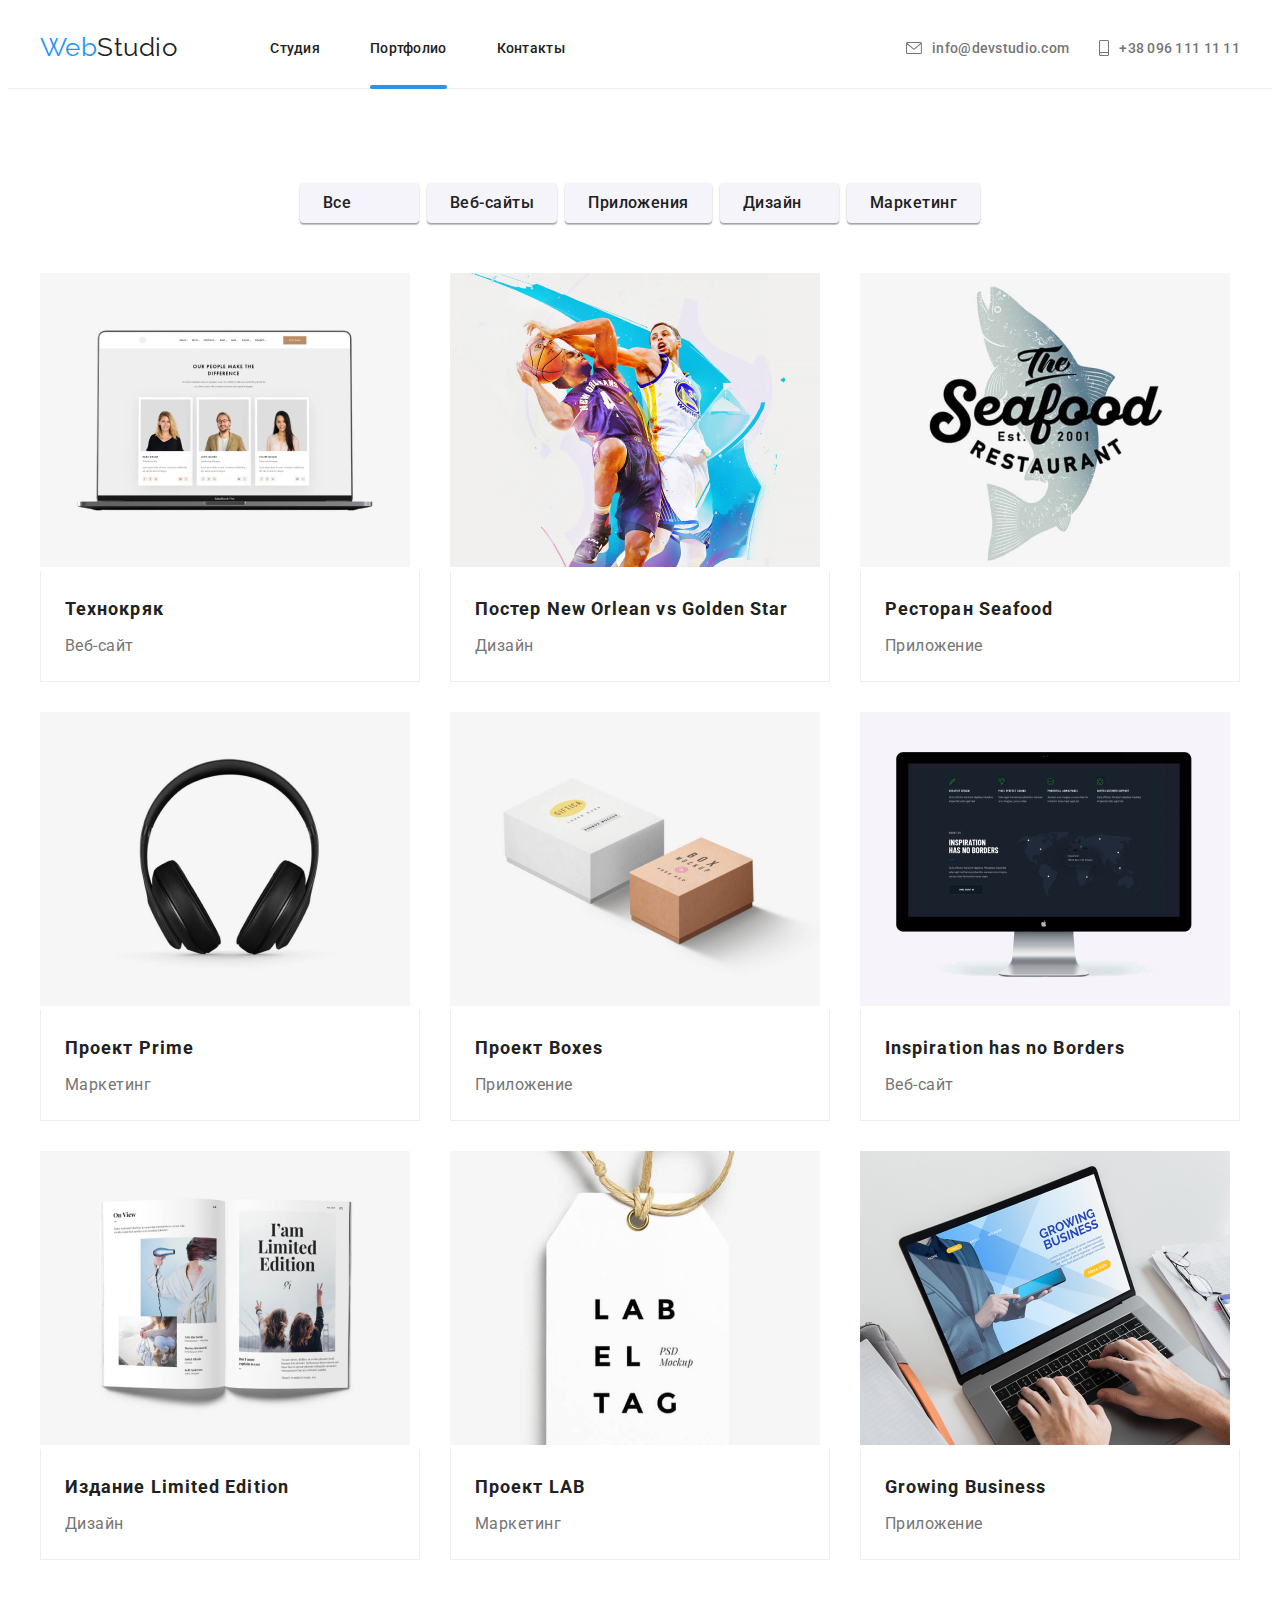
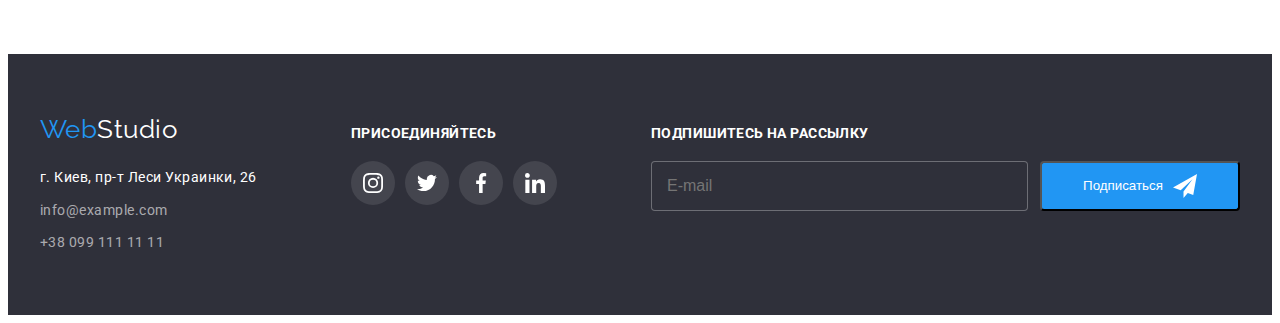
==== portfolio.html @ ef386321 "Исходные файлы" ====
<!DOCTYPE html>
<html lang="en">
<head>    
    <meta charset="UTF-8">
    <meta http-equiv="X-UA-Compatible" content="IE=edge">
    <meta name="viewport" content="width=device-width, initial-scale=1.0">
    <title>Портфолио</title>
    <link href="https://fonts.googleapis.com/css2?family=Raleway:wght@700&family=Roboto:wght@400;500;700&display=swap"
        rel="stylesheet">
        <link rel="stylesheet" href="https://cdnjs.cloudflare.com/ajax/libs/modern-normalize/1.0.0/modern-normalize.min.css" integrity="sha512-ISS7cAi1PEhQ8jnbJpJZMd29NlhNj4AWYyLOSp2CE/CsHxTCu+r+t0D2yoJudVrd0/8fTVPUVDzY5Tvli75u/g==" crossorigin="anonymous" />
    <link rel="stylesheet" href="./css/styles.css">
</head>
<body>
    <!-- Страница Портфолио -->
    <header class="page-header">
        <div class="conteiner main-nav">
            <nav  class="main-nav">
                <a href="index.html" class="logo">
                    <span class="first-logo">Web</span>Studio
                </a>
        
                <ul class="site-nav list">
                    <li class="item"><a href="./index.html" class="link">Студия</a></li>
                    <li class="item"><a href="./portfolio.html" class="link current">Портфолио</a></li>
                    <li class="item"><a href="" class="link">Контакты</a></li>
                </ul>
            </nav>

            <ul class="auth-nav list">
                <li class="item"><a href="" class="link">
                    <svg class="envelop" wight="16" height="12">
                        <use href="./images/symbol-defs1.svg#envelop"></use>
                    </svg>
                    info@devstudio.com</a>
                </li>
                <li class="item"><a href="" class="link">
                    <svg class="smartphone" wight="10" height="16">
                        <use href="./images/symbol-defs1.svg#smartphone"></use>
                    </svg>
                    +38 096 111 11 11</a>
                </li>
            </ul>
        </div>
    </header>
    <main>
        <!-- <h1>Портфолио</h1> -->
        <div class="conteiner">
            <section class="portfolio">
                <div class="btn-list">
                    <ul class="btn-item">
                        <li class="btn">
                            <a href="" class="button secondary">Все</a>
                        </li>
                        <li class="btn">
                            <a href="" class="button secondary">Веб-сайты</a>
                        </li>
                        <li class="btn">
                            <a href="" class="button secondary">Приложения</a>
                        </li>
                        <li class="btn">
                            <a href="" class="button secondary">Дизайн</a>
                        </li>
                        <li class="btn">
                            <a href="" class="button secondary">Маркетинг</a>
                        </li>
                    
                    </ul>
                </div>
                <div class="project">
                    <ul class="project-list">
                        <li class="project-item">
                            <article class="prokject-card">
                                <div class="project-thumb">
                                    <img src="./images/img8.jpg" alt="Ноутбук" width="370">
                                    <div class="project-overlay">
                                        <p class="text-overlay">
                                            Технокряк это современная площадка распространения коронавируса. Компании используют эту платформу для цифрового
                                            шпионажа и атак на защищённые сервера конкурентов.
                                        </p>
                                    </div>
                                </div>
                                
                                <div class="card-content">
                                    <h2 class="portfolio-title">Технокряк</h2>
                                    <p class="portfolio-list-title">Веб-сайт</p>
                                </div>
                            </article>
                              
                        </li>

                        <li class="project-item">
                            <article class="prokject-card">
                                <div class="project-thumb">
                                    <img src="./images/img9.jpg" alt="Два баскетболиста" width="370">
                                    <div class="project-overlay">
                                        <p class="text-overlay">
                                            Технокряк это современная площадка распространения коронавируса. Компании используют эту платформу для цифрового
                                            шпионажа и атак на защищённые сервера конкурентов.
                                        </p>
                                    </div>
                                </div>
                                
                                <div class="card-content">
                                    <h2 class="portfolio-title">Постер New Orlean vs Golden Star</h2>
                                    <p class="portfolio-list-title">Дизайн</p>
                                </div>

                            </article>
                                                        
                        </li>

                        <li class="project-item">
                            <article class="prokject-card">
                                <div class="project-thumb">
                                    <img src="./images/img10.jpg" alt="Логотип Морская еда" width="370">
                                    <div class="project-overlay">
                                        <p class="text-overlay">
                                            Технокряк это современная площадка распространения коронавируса. Компании используют эту платформу для цифрового
                                            шпионажа и атак на защищённые сервера конкурентов.
                                        </p>
                                    </div>
                                </div> 
                                
                                <div class="card-content">
                                    <h2 class="portfolio-title">Ресторан Seafood</h2>
                                    <p class="portfolio-list-title">Приложение</p>
                                </div>
                            </article>
                                                       
                        </li>

                        <li class="project-item">
                            <article class="prokject-card"> 
                                <div class="project-thumb">
                                    <img src="./images/img11.jpg" alt="Наушники" width="370">
                                    <div class="project-overlay">
                                        <p class="text-overlay">
                                            Технокряк это современная площадка распространения коронавируса. Компании используют эту платформу для цифрового
                                            шпионажа и атак на защищённые сервера конкурентов.
                                        </p>
                                    </div>
                                </div>
                            
                            <div class="card-content">
                                <h2 class="portfolio-title">Проект Prime</h2>
                                <p class="portfolio-list-title">Маркетинг</p>
                            </div>
                            </article>
                                                       
                        </li>

                        <li class="project-item">
                            <article class="prokject-card">
                                <div class="project-thumb">
                                    <img src="./images/img12.jpg" alt="Белая и коричневая коробочки" width="370">
                                    <div class="project-overlay">
                                        <p class="text-overlay">
                                            Технокряк это современная площадка распространения коронавируса. Компании используют эту платформу для цифрового
                                            шпионажа и атак на защищённые сервера конкурентов.
                                        </p>
                                    </div>
                                </div> 
                               
                                <div class="card-content">
                                    <h2 class="portfolio-title">Проект Boxes</h2>
                                    <p class="portfolio-list-title">Приложение</p>
                                </div>
                            </article>
                                                      
                        </li>

                        <li class="project-item">
                            <article class="prokject-card"> 
                                <div class="project-thumb">
                                    <img src="./images/img13.jpg" alt="Монитор" width="370">
                                    <div class="project-overlay">
                                        <p class="text-overlay">
                                            Технокряк это современная площадка распространения коронавируса. Компании используют эту платформу для цифрового
                                            шпионажа и атак на защищённые сервера конкурентов.
                                        </p>
                                    </div>
                                </div>
                                
                                <div class="card-content">
                                    <h2 class="portfolio-title">Inspiration has no Borders</h2>
                                    <p class="portfolio-list-title">Веб-сайт</p>
                                </div>
                            </article>
                                                        
                        </li>

                        <li class="project-item">
                            <article class="prokject-card">
                                <div class="project-thumb">
                                    <img src="./images/img14.jpg" alt="Развернутый журнал" width="370">
                                    <div class="project-overlay">
                                        <p class="text-overlay">
                                            Технокряк это современная площадка распространения коронавируса. Компании используют эту платформу для цифрового
                                            шпионажа и атак на защищённые сервера конкурентов.
                                        </p>
                                    </div>
                                </div> 
                                
                                <div class="card-content">
                                    <h2 class="portfolio-title">Издание Limited Edition</h2>
                                    <p class="portfolio-list-title">Дизайн</p>
                                </div>
                            </article>
                                                      
                        </li>

                        <li class="project-item">
                            <article class="prokject-card">
                                <div class="project-thumb">
                                    <img src="./images/img15.jpg" alt="Бирка" width="370">
                                    <div class="project-overlay">
                                        <p class="text-overlay">
                                            Технокряк это современная площадка распространения коронавируса. Компании используют эту платформу для цифрового
                                            шпионажа и атак на защищённые сервера конкурентов.
                                        </p>
                                    </div>
                                </div> 
                                
                                <div class="card-content">
                                    <h2 class="portfolio-title">Проект LAB</h2>
                                    <p class="portfolio-list-title">Маркетинг</p>
                                </div>
                            </article>
                                                       
                        </li>

                        <li class="project-item">
                            <article class="prokject-card"> 
                                <div class="project-thumb">
                                    <img src="./images/img16.jpg" alt="Руки на открытом ноутбуке" width="370">
                                    <div class="project-overlay">
                                        <p class="text-overlay">
                                            Технокряк это современная площадка распространения коронавируса. Компании используют эту платформу для цифрового
                                            шпионажа и атак на защищённые сервера конкурентов.
                                        </p>
                                    </div>
                                </div>
                               
                                <div class="card-content">
                                    <h2 class="portfolio-title">Growing Business</h2>
                                    <p class="portfolio-list-title">Приложение</p>
                                </div>
                            </article>
                                                       
                        </li>
                        
                    </ul>
                </div>
               
                
            </section>
        </div>
       
    </main>
    
    <!-- Footer -->

    <footer class="footer">
        <div class="conteiner-footer">
            <div class="footer-contacts">
                <a href="index.html" class="logo-footer">
                    <span class="first-logo">Web</span><span class="second-logo">Studio</span>
                </a>
                
                <address class="address">
                    <ul class="link">
                        <li class="link-item">
                            <a href="" class="address-title">г. Киев, пр-т Леси Украинки, 26</a>
                        </li>
                        <li class="link-item">
                            <a href="mailto:info@example.com" class="contact-title">info@example.com</a>
                        </li>
                        <li class="link-item">
                            <a href="tel:+380991111111" class="contact-title">+38 099 111 11 11</a>
                        </li>
                    </ul>
                </address>
            </div>

            <div class="footer-set">
                <h3 class="set-title">присоединяйтесь</h3>
                <ul class="set-list">
                    <li class="set-item">
                        <a href="" class="set-link">
                            <svg class="sl-icon" wght="20" height="20">
                                <use href="./images/symbol-defs1.svg#instagram"></use>
                            </svg>
                        </a>
                    </li>
                    <li class="set-item">
                        <a href="" class="set-link">
                            <svg class="set-icon" wght="20" height="20">
                                <use href="./images/symbol-defs1.svg#twitter"></use>
                            </svg>
                        </a>
                    </li>
                    <li class="set-item">
                        <a href="" class="set-link">
                            <svg class="set-icon" wght="20" height="20">
                                <use href="./images/symbol-defs1.svg#facebook"></use>
                            </svg>
                        </a>
                    </li>
                    <li class="set-item">
                        <a href="" class="set-link">
                            <svg class="set-icon" wght="20" height="20">
                                <use href="./images/symbol-defs1.svg#linkedin"></use>
                            </svg>
                        </a> 
                    </li>          
                </ul>
            </div> 
            <div class="form-footer">
                <b class="title-footer">Подпишитесь на рассылку</b>
                <form class="form-send">
                    <label for="mail"></label>
                    <input type="mail" name="mail" placeholder="E-mail">
                    <button type="submit" class="footer-button">Подписаться
                        <svg class="icon-send" width="24" height="24">
                            <use href="./images/symbol-defs1.svg#send"></use>
                        </svg>
                    </button>
                </form>
                   
            </div>              
        </div>
       
    </footer> 
</body>
</html>
---- css/styles.css ----
/* цвет основного текста #212121 */
/* вторичный цвет текста #757575 */
/* белый  #FFFFFF */
/* Акцент  #2196F3 */
/* просто какойто цвет текста rgba(255, 255, 255, 0.6) */
/* вторичный цвет фона  #F5F4FA */
/* цвет бека героя #2F303A */
/* --card-shadow: 0px 2px 1px -1px rgba(0, 0, 0, 0.2),
    0px 1px 1px 0px rgba(0, 0, 0, 0.14), 0px 1px 3px 0px rgba(0, 0, 0, 0.12); */

:root {
  --primary-text-color: #757575;
  --title-text-color: #212121;
  --accent-color: #2196f3;
  --blu-text: #2196f3;
  --primary-bg-color: #ffffff;
  --secondary-bg-color: #f5f4fa;
  --third-bg-color: #2f303a;
  --secondary-text-color: rgba(255, 255, 255, 0.6);
  --card-shadow: 0px 4px 4px rgba(0, 0, 0, 0.25);
  --icon-color: #afb1b8;
  --bg-icon: rgba(255, 255, 255, 0.1);
  --bg-hero: rgba(47, 48, 58, 0.4);
  --border-color: #ececec;
  --bg-button: 0px 3px 1px rgba(0, 0, 0, 0.1), 0px 1px 2px rgba(0, 0, 0, 0.08),
    0px 2px 2px rgba(0, 0, 0, 0.12);
  --card-bd-hiden: rgba(33, 150, 243, 0.9);
  --time-function: cubic-bezier(0.4, 0, 0.2, 1);
  --bg-color-work: rgba(47, 48, 58, 0.8);
  --bg-modal: rgba(0, 0, 0, 0.2);
  --white-text-op60: 255, 255, 255, 0, 6;
  --back-dark: rgba(47, 48, 58, 1);
}

body {
  background-color: var(--primary-bg-color);
  color: var(--primary-text-color);

  font-family: Roboto, sans-serif;
  letter-spacing: 0.03em;
}

.conteiner {
  width: 1200px;
  padding-left: 15px;
  padding-right: 15px;

  margin-left: auto;
  margin-right: auto;
  /* outline: 1px solid tomato; */
}

/* .iist */
ul {
  list-style: none;
  margin: 0;
  padding: 0%;
}

.img {
  display: block;
  max-width: 100%;
  height: auto;
}

svg {
  display: flex;
  max-width: 100%;
  height: auto;
}

.header {
  border-bottom: 1px solid var(--border-color);
}

/* logo */

.logo {
  display: block;
  padding-top: 24px;
  padding-bottom: 25px;
  margin-right: 93px;

  color: var(--title-text-color);
  font-family: Raleway;
  font-size: 26px;
  line-height: 1.19;
  text-decoration: none;
}

.first-logo {
  color: var(--accent-color);
}

.second-logo {
  color: var(--primary-bg-color);
}

/* site nav */

.main-nav {
  display: flex;
  align-items: center;
}

.site-nav .link {
  display: block;
  padding-top: 32px;
  padding-bottom: 32px;

  color: var(--title-text-color);
  font-weight: 500;
  font-size: 14px;
  line-height: 1.14x;
  letter-spacing: 0.02em;
  text-decoration: none;
  transition: color 250ms var(--time-function);
}

.site-nav {
  display: flex;
}

.site-nav .item:not(:last-child) {
  margin-right: 50px;
  position: relative;
}

.current::after {
  content: '';
  display: block;
  position: absolute;
  left: 0;
  bottom: -1px;
  width: 100%;
  height: 4px;
  border-radius: 4px;
  background-color: var(--accent-color);
}

.auth-nav {
  display: flex;
  justify-content: space-between;
  margin-left: auto;
  align-items: center;
}

.auth-nav .item:not(:last-child) {
  margin-right: 30px;
}

.auth-nav .link {
  display: block;
  padding-top: 32px;
  padding-bottom: 32px;

  display: flex;
  text-align: center;
  align-items: center;

  color: var(--primary-text-color);
  font-weight: 500;
  font-size: 14px;
  line-height: 1.14x;
  letter-spacing: 0.02em;
  text-decoration: none;
  transition: color 250ms var(--time-function);
}

.envelop,
.smartphone {
  margin-right: 10px;
  width: 10px;
  height: 16px;
  fill: currentColor;
}

.envelop {
  width: 16px;
  height: 12px;
}

.smartphone:hover {
  color: var(--accent-color);
}

.site-nav .link:hover,
.site-nav .link:focus {
  color: var(--accent-color);
}

.auth-nav .link:hover,
.auth-nav .link:focus {
  color: var(--accent-color);
}

/* Hero */
.hero {
  padding: 200px 0;
  height: 600px;
  text-align: center;
  background-repeat: no-repeat;
  background-position: center;
  background-size: cover;
  background-image: linear-gradient(to right, var(--bg-hero), var(--bg-hero)),
    url(../images/img17.jpg);
}

.hero-title {
  text-transform: uppercase;
  margin-top: 0;
  margin-bottom: 30px;
  color: #ffffff;

  font-weight: 900;
  font-size: 44px;
  line-height: 1.36;
}

/* button */

.button {
  display: inline-block;
  border: 1px solid transparent;
  border-radius: 4px;
  padding: 10px 32px;
  min-width: 200px;

  color: var(--primary-bg-color);
  background-color: var(--accent-color);
  font-weight: 700;
  font-size: 16px;
  line-height: 1.87;
  text-decoration: none;
  box-shadow: 0px 1px 3px rgba(0, 0, 0, 0.12), 0px 1px 1px rgba(0, 0, 0, 0.14),
    0px 2px 1px rgba(0, 0, 0, 0.2);
  transition: color 250ms var(--time-function),
    background-color 250ms var(--time-function);
}

.button.secondary:focus,
.button.secondary:hover {
  color: var(--primary-bg-color);
  background-color: var(--accent-color);
  font-weight: 500;
  font-size: 16px;
  line-height: 1.62;
  box-shadow: var(--bg-button);
}

.button.secondary {
  display: inline-block;
  border: 1px solid transparent;
  border-radius: 4px;
  padding: 6px 22px;
  min-width: 73px;

  color: var(--title-text-color);
  background-color: var(--secondary-bg-color);
  font-weight: 500;
  font-size: 16px;
  line-height: 1.62;
  transition: color 250ms var(--time-function),
    background-color 250ms var(--time-function);
}

.backdrop {
  position: fixed;
  top: 0;
  left: 0;
  width: 100%;
  height: 100%;
  background-color: var(--bg-modal);
  opacity: 1;
  transition: opacity 250ms var(--time-function);
}

.backdrop.is-hidden {
  opacity: 0;
  pointer-events: none;
}

.backdrop.is-hidden .modal {
  transform: translate(-50%, -50%) scale(1.9);
}

.modal {
  position: absolute;
  top: 50%;
  left: 50%;
  transform: translate(-50%, -50%) scale(1);
  min-height: 581px;
  min-width: 528px;
  background-color: var(--primary-bg-color);
  border-radius: 4px;
  padding: 40px;
  transition: transform 250ms var(--time-function);
}

.close-button {
  position: absolute;
  top: 8px;
  right: 8px;
  display: flex;
  justify-content: center;
  align-items: center;
  color: var(--title-text-color);
  background-color: var(--primary-bg-color);
  width: 30px;
  height: 30px;
  border-radius: 50%;
  border: 1px solid rgba(0, 0, 0, 0.1);
  padding: 0;
}

/* Form modal */

.form {
  width: 448px;
  margin-left: auto;
  margin-right: auto;
}

.form-title {
  font-size: 20px;
  letter-spacing: 0.03em;
  color: var(--title-text-color);
}

.form-group {
  display: flex;
  flex-direction: column;
  margin-bottom: 10px;
}

.form-group label {
  margin-right: auto;
  margin-bottom: 4px;
}

.input-thumb {
  position: relative;
}

.form-input {
  border: 1px solid rgba(33, 33, 33, 0.2);
  border-radius: 4px;
  padding-left: 35px;
  height: 40px;
  width: 100%;
  outline: none;
  transition: border 250ms var(--time-function);
}

.form-icon {
  position: absolute;
  top: 50%;
  transform: translateY(-50%);
  left: 15px;
  transition: transform 250ms var(--time-function);
}

.form-input:focus + .form-icon {
  fill: var(--accent-color);
}

.form-input:focus,
.texterea:focus {
  outline: 1px solid var(--accent-color);
}

.form-group:focus-within {
  border: var(--accent-color);
}

.form-group textarea {
  resize: none;
  padding: 12px 16px;
  height: 120px;
  border: 1px solid rgba(33, 33, 33, 0.2);
  border-radius: 4px;
  letter-spacing: 0.01em;
  line-height: 1.17;
  font-size: 12px;
}

.form-check {
  margin-bottom: 30px;
  color: var(--primary-text-color);
  font-size: 12px;
  line-height: 1.17;
  font-weight: 400;
  letter-spacing: 0.01em;
  text-align: center;
}

.check-group {
  display: flex;
  justify-content: center;
  align-items: center;
}

.check-input {
  position: absolute;
  width: 1px;
  height: 1px;
  margin: -1px;
  border: 0;
  padding: 0;
  clip: rect(0 0 0 0);
  overflow: hidden;
}

.icon {
  display: inline-block;
  width: 16px;
  height: 15px;
  border: 2px solid var(--title-text-color);
  border-radius: 4px;
  margin-right: 7px;
}

.check-input:checked + .icon {
  border-color: var(--accent-color);
  background-color: var(--accent-color);
  background-image: url('../images/check.svg');
  background-size: contain;
  background-origin: border-box;
}

.form-link {
  color: var(--accent-color);
  margin-left: 4px;
  font-size: 14px;
  line-height: 1.71px;
}

.form-text {
  font-size: 14px;
  line-height: 1.71px;
  color: var(--primary-text-color);
}

/* sections */

.section {
  padding-top: 94px;
  padding-bottom: 94px;
}

.section-title {
  color: var(--title-text-color);
  font-weight: 700;
  font-size: 36px;
  line-height: 1.16;
  text-align: center;
  margin: 0;
  margin-bottom: 50px;
}

/* feature */

.feature-title {
  color: var(--title-text-color);
  font-weight: 700;
  font-size: 14px;
  line-height: 1.14;
}

.feature-list-title {
  font-weight: 400;
  font-size: 14px;
  line-height: 1.71;
}

.feature-list {
  padding: 0;
  margin: 0;
  display: flex;
  margin-left: -30px;
  margin-right: -30px;
}

.feature-item {
  flex-basis: calc(100% / 4 -30);
  margin-left: 30px;
  margin-right: 30px;
}

.thumb {
  background-color: var(--secondary-bg-color);
  padding-top: 25px;
  padding-bottom: 25px;
  border-radius: 4px;
}

/* cards */

.card-thumb {
  display: flex;
  position: relative;
  z-index: -1;
}

.card-text {
  position: absolute;
  text-align: center;
  text-transform: uppercase;
  color: var(--primary-bg-color);
  font-weight: 700;
  font-size: 14px;
  line-height: 1.14;
  left: 0;
  bottom: 0;
  width: 100%;
  height: 70px;
  background-color: var(--bg-color-work);
  padding: 27px 0;
  margin: 0;
}

.card-list {
  display: flex;
  justify-content: space-between;
  margin: 0 auto;
  padding: 0;
}

/* team */

.section-team {
  background-color: var(--secondary-bg-color);
}

.team-title {
  color: var(--title-text-color);
  font-weight: 500;
  font-size: 16px;
  line-height: 1.19;
  text-align: center;
}

.team-list-title {
  font-weight: 400;
  font-size: 16px;
  line-height: 1.19;
  text-align: center;
}

.team-list {
  padding: 0;
  margin: 0;

  display: flex;
  flex-wrap: wrap;

  margin-left: -30px;
  margin-top: -30px;

  /* outline: 1px solid teal; */
}

.team-item {
  display: block;

  margin-left: 30px;
  margin-top: 30px;
  box-shadow: var(--card-shadow);
  border-radius: 4px;
  overflow: hidden;
  background-color: var(--primary-bg-color);
}

.sl-list {
  display: flex;
  justify-content: space-between;
  padding-left: 32px;
  padding-right: 32px;
  padding-bottom: 30px;
  fill: var(--icon-color);
}

.sl-link {
  display: flex;
  align-items: center;
  justify-content: center;
  border-radius: 50%;
  width: 44px;
  height: 44px;
  color: var(--icon-color);
  transition: color 250ms var(--time-function);
}

.sl-icon {
  width: 20px;
  height: 20px;
  fill: currentColor;
}

.sl-link:hover,
.sl-link:focus {
  color: var(--primary-bg-color);
  background-color: var(--accent-color);
}

/* Client */

.client-list {
  display: flex;
}

.client-item {
  display: flex;
  justify-content: center;
  align-items: center;
  border: 1px solid #afb1b8;
  border-radius: 4px;
  width: 170px;
  height: 90px;
  margin-right: 30px;
  fill: var(--icon-color);
  transition: fill 250ms var(--time-function);
}

.client-item:last-child {
  margin-right: -30px;
}

.client-icon {
  fill: currentColor;
}

.client-item:hover,
.client-item:focus {
  border: 1px solid var(--accent-color);
  transition: border 250ms var(--time-function);
}

.client-icon:hover,
.client-icon:focus {
  fill: var(--accent-color);
}

/* footer */

footer {
  background-color: var(--third-bg-color);
  font-style: normal;
  font-weight: 400;
  font-size: 14px;
  line-height: 1.71;
}

.conteiner-footer {
  display: flex;
  align-items: baseline;
  width: 1200px;
  padding-left: 15px;
  padding-right: 15px;
  justify-content: space-between;

  margin-left: auto;
  margin-right: auto;
  padding-bottom: 60px;
  padding-top: 60px;
}

.logo-footer {
  color: var(--title-text-color);
  font-family: Raleway;
  font-size: 26px;
  line-height: 1.19;
  text-decoration: none;
}

/* address */

.address {
  margin-top: 20px;
}

.link-item:not(:last-child) {
  margin-bottom: 9px;
}

.address-title {
  color: var(--primary-bg-color);
  font-style: normal;
  font-weight: 400;
  font-size: 14px;
  line-height: 1.71;
  text-decoration: none;
}

.contact-title {
  color: var(--secondary-text-color);
  font-style: normal;
  font-weight: 400;
  font-size: 14px;
  line-height: 1.71;
  text-decoration: none;
}

.footer-set {
  margin: 0;

  display: block;
  min-width: 206px;
}

.set-title {
  margin: 0;
  font-size: 14px;
  line-height: 16px;
  letter-spacing: 0.03em;
  text-transform: uppercase;
  color: var(--primary-bg-color);
}

.set-list {
  display: flex;
  padding-top: 20px;
  fill: var(--bg-icon);
}

.set-item {
  margin-right: 10px;
}

.set-item:last-child {
  margin-right: -10px;
}

.set-link {
  display: flex;
  align-items: center;
  justify-content: center;
  border-radius: 50%;
  width: 44px;
  height: 44px;
  color: var(--primary-bg-color);
  background-color: var(--bg-icon);
  transition: color 250ms var(--time-function),
    background-color 250ms var(--time-function);
}

.set-icon {
  width: 20px;
  height: 20px;
  fill: currentColor;
}

.set-link:hover,
.set-link:focus {
  background-color: var(--accent-color);
}

.title-footer {
  display: block;
  margin-bottom: 20px;
  font-size: 14px;
  line-height: 16px;
  letter-spacing: 0.03em;
  text-transform: uppercase;
  color: var(--primary-bg-color);
}

.form-send input {
  border: 1px solid rgba(255, 255, 255, 0.3);
  border-radius: 4px;
  background-color: var(--back-dark);
  padding-left: 15px;
  width: 358px;
  color: var(--white-text-op60);
  font-size: 16px;
  line-height: 1.25;
  outline: none;
}

.form-send {
  display: inline-flex;
}

.form-send {
  height: 50px;
  border: none;
  font-size: 16px;
  line-height: 1.88;
}

.footer-button {
  display: inline-flex;
  align-items: center;
  justify-content: center;
  border-radius: 4px;
  margin-left: 12px;
  width: 200px;
  background-color: var(--accent-color);
  color: var(--primary-bg-color);
}

.icon-send {
  content: '';
  display: inline-block;
  margin-left: 10px;
  fill: currentColor;
}

/* portfolio */

.page-header {
  border-bottom: 1px solid #ececec;
}

.portfolio {
  padding-top: 94px;
  padding-bottom: 94px;
}

.btn-item {
  display: flex;
  justify-content: center;

  /* outline: 1px solid teal; */
}

.btn {
  margin-right: 8px;
  margin-bottom: 50px;
}

.btn:last-child {
  margin-right: 0px;
}

.portfolio-title {
  margin: 0;

  margin-bottom: 4px;
  padding-left: 24px;
  padding-right: 24px;
  padding-top: 20px;

  color: var(--title-text-color);
  font-weight: 700;
  font-size: 18px;
  line-height: 2;
  letter-spacing: 0.06em;
}

.portfolio-list-title {
  margin: 0;

  padding-left: 24px;
  padding-right: 24px;
  padding-bottom: 20px;

  font-weight: 400l;
  font-size: 16px;
  line-height: 1.87;
}

.project-list {
  display: flex;
  flex-wrap: wrap;
  /* outline: 1px solid orange; */
}

.project-item {
  width: calc((100% - 60px) / 3);
  margin-right: 30px;
  margin-bottom: 30px;
  overflow: hidden;
}

.project-thumb {
  position: relative;
}

.project-overlay {
  position: absolute;
  top: 0;
  left: 0;
  width: 100%;
  height: 100%;
  background-color: var(--card-bd-hiden);
  padding: 63px 24px;
  transform: translateY(101%);
  overflow: hidden;
  opacity: 0;
  transition: transform 250ms var(--time-function),
    opacity 250ms var(--time-function);
}

.project-item:hover .project-overlay,
.project-item:focus .project-overlay {
  transform: translateX(0);
  opacity: 1;
}

.text-overlay {
  color: var(--primary-bg-color);
  font-weight: 400;
  font-size: 18px;
  line-height: 1.5;
  letter-spacing: 0.03em;
}

.project-item:nth-child(3n) {
  margin-right: 0;
}

.project-item:nth-last-child(-n + 3) {
  margin-bottom: 0;
}

.card-content {
  background: #ffffff;
  border-left: 1px solid #eeeeee;
  border-right: 1px solid #eeeeee;
  border-bottom: 1px solid #eeeeee;
}

.project-item:hover,
.project-item:focus {
  box-shadow: var(--card-shadow);
  /* transition: 250ms var(--time-function); */
}
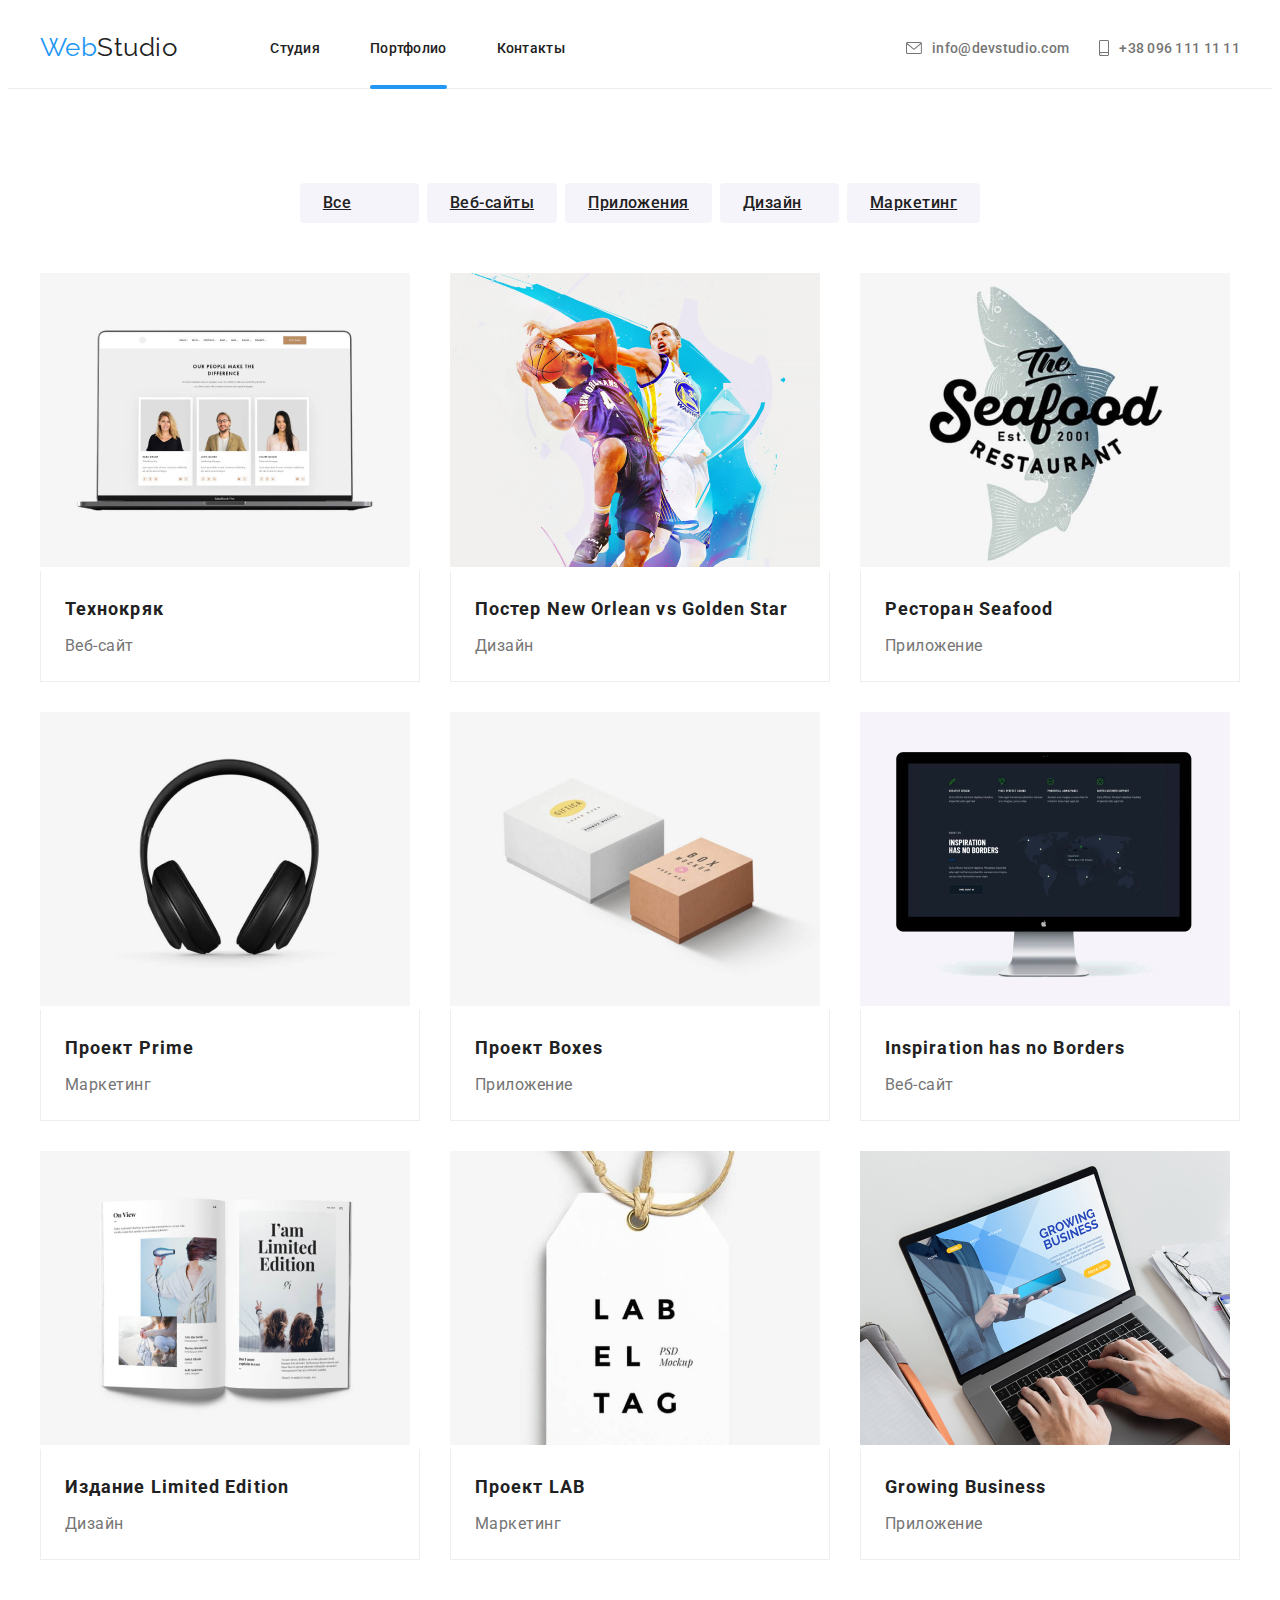
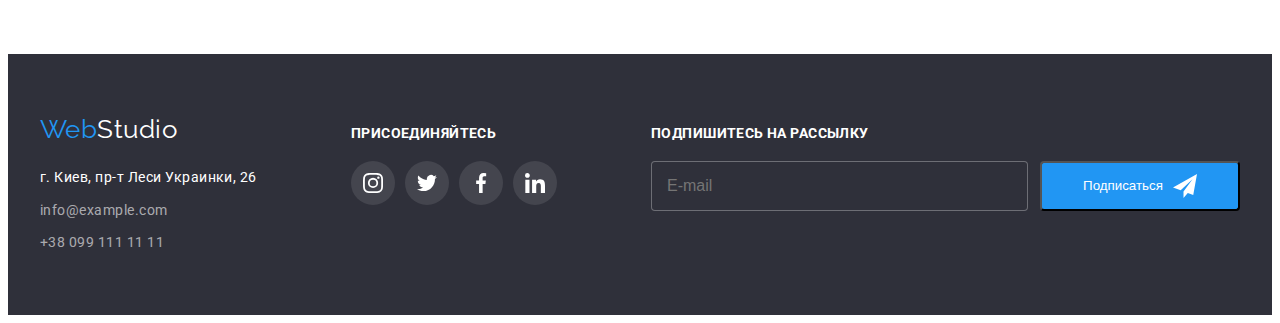
==== commit 1bc7ec55: "BAM для footer, hero, team, portfolio" ====
--- a/portfolio.html
+++ b/portfolio.html
@@ -8,36 +8,41 @@
     <link href="https://fonts.googleapis.com/css2?family=Raleway:wght@700&family=Roboto:wght@400;500;700&display=swap"
         rel="stylesheet">
         <link rel="stylesheet" href="https://cdnjs.cloudflare.com/ajax/libs/modern-normalize/1.0.0/modern-normalize.min.css" integrity="sha512-ISS7cAi1PEhQ8jnbJpJZMd29NlhNj4AWYyLOSp2CE/CsHxTCu+r+t0D2yoJudVrd0/8fTVPUVDzY5Tvli75u/g==" crossorigin="anonymous" />
-    <link rel="stylesheet" href="./css/styles.css">
+    <link rel="stylesheet" href="./css/main.css">
 </head>
 <body>
     <!-- Страница Портфолио -->
-    <header class="page-header">
-        <div class="conteiner main-nav">
-            <nav  class="main-nav">
+    <header class="header">
+        <div class="conteiner nav">
+            <nav class="nav">
                 <a href="index.html" class="logo">
-                    <span class="first-logo">Web</span>Studio
+                    <span class="logo--web">Web</span>Studio
                 </a>
-        
-                <ul class="site-nav list">
-                    <li class="item"><a href="./index.html" class="link">Студия</a></li>
-                    <li class="item"><a href="./portfolio.html" class="link current">Портфолио</a></li>
-                    <li class="item"><a href="" class="link">Контакты</a></li>
+    
+                <ul class="nav__list">
+                    <li class="nav__item"><a href="./index.html" class="nav__link">Студия</a></li>
+                    <li class="nav__item"><a href="./portfolio.html" class="nav__link current">Портфолио</a></li>
+                    <li class="nav__item"><a href="" class="nav__link">Контакты</a></li>
                 </ul>
             </nav>
-
-            <ul class="auth-nav list">
-                <li class="item"><a href="" class="link">
-                    <svg class="envelop" wight="16" height="12">
-                        <use href="./images/symbol-defs1.svg#envelop"></use>
-                    </svg>
-                    info@devstudio.com</a>
-                </li>
-                <li class="item"><a href="" class="link">
-                    <svg class="smartphone" wight="10" height="16">
-                        <use href="./images/symbol-defs1.svg#smartphone"></use>
-                    </svg>
-                    +38 096 111 11 11</a>
+    
+            <ul class="connection">
+                <li class="connection__item">
+    
+                    <a href="" class="connection__link">
+                        <svg wight="16" height="12" class="envelop">
+                            <use href="./images/symbol-defs1.svg#envelop"></use>
+                        </svg>
+                        info@devstudio.com</a>
+    
+                </li>
+                <li class="connection__item">
+    
+                    <a href="" class="connection__link">
+                        <svg class="smartphone" wight="10" height="16">
+                            <use href="./images/symbol-defs1.svg#smartphone"></use>
+                        </svg>
+                        +38 096 111 11 11</a>
                 </li>
             </ul>
         </div>
@@ -46,204 +51,204 @@
         <!-- <h1>Портфолио</h1> -->
         <div class="conteiner">
             <section class="portfolio">
-                <div class="btn-list">
-                    <ul class="btn-item">
-                        <li class="btn">
-                            <a href="" class="button secondary">Все</a>
-                        </li>
-                        <li class="btn">
-                            <a href="" class="button secondary">Веб-сайты</a>
-                        </li>
-                        <li class="btn">
-                            <a href="" class="button secondary">Приложения</a>
-                        </li>
-                        <li class="btn">
-                            <a href="" class="button secondary">Дизайн</a>
-                        </li>
-                        <li class="btn">
-                            <a href="" class="button secondary">Маркетинг</a>
+                <div class="btn">
+                    <ul class="btn__list">
+                        <li class="btn__item">
+                            <a href="" class="btn__link">Все</a>
+                        </li>
+                        <li class="btn__item">
+                            <a href="" class="btn__link">Веб-сайты</a>
+                        </li>
+                        <li class="btn__item">
+                            <a href="" class="btn__link">Приложения</a>
+                        </li>
+                        <li class="btn__item">
+                            <a href="" class="btn__link">Дизайн</a>
+                        </li>
+                        <li class="btn__item">
+                            <a href="" class="btn__link">Маркетинг</a>
                         </li>
                     
                     </ul>
                 </div>
                 <div class="project">
-                    <ul class="project-list">
-                        <li class="project-item">
-                            <article class="prokject-card">
-                                <div class="project-thumb">
+                    <ul class="project__list">
+                        <li class="project__item">
+                            <article>
+                                <div class="project__thumb">
                                     <img src="./images/img8.jpg" alt="Ноутбук" width="370">
-                                    <div class="project-overlay">
-                                        <p class="text-overlay">
-                                            Технокряк это современная площадка распространения коронавируса. Компании используют эту платформу для цифрового
-                                            шпионажа и атак на защищённые сервера конкурентов.
-                                        </p>
-                                    </div>
-                                </div>
-                                
-                                <div class="card-content">
-                                    <h2 class="portfolio-title">Технокряк</h2>
-                                    <p class="portfolio-list-title">Веб-сайт</p>
+                                    <div class="overlay">
+                                        <p class="overlay__text">
+                                            Технокряк это современная площадка распространения коронавируса. Компании используют эту платформу для цифрового
+                                            шпионажа и атак на защищённые сервера конкурентов.
+                                        </p>
+                                    </div>
+                                </div>
+                                
+                                <div class="card__content">
+                                    <h2 class="portfolio__title">Технокряк</h2>
+                                    <p class="portfolio__project">Веб-сайт</p>
                                 </div>
                             </article>
                               
                         </li>
 
-                        <li class="project-item">
-                            <article class="prokject-card">
-                                <div class="project-thumb">
+                        <li class="project__item">
+                            <article class="prokject-card">
+                                <div class="project__thumb">
                                     <img src="./images/img9.jpg" alt="Два баскетболиста" width="370">
-                                    <div class="project-overlay">
-                                        <p class="text-overlay">
-                                            Технокряк это современная площадка распространения коронавируса. Компании используют эту платформу для цифрового
-                                            шпионажа и атак на защищённые сервера конкурентов.
-                                        </p>
-                                    </div>
-                                </div>
-                                
-                                <div class="card-content">
-                                    <h2 class="portfolio-title">Постер New Orlean vs Golden Star</h2>
-                                    <p class="portfolio-list-title">Дизайн</p>
+                                    <div class="overlay">
+                                        <p class="overlay__text">
+                                            Технокряк это современная площадка распространения коронавируса. Компании используют эту платформу для цифрового
+                                            шпионажа и атак на защищённые сервера конкурентов.
+                                        </p>
+                                    </div>
+                                </div>
+                                
+                                <div class="card__content">
+                                    <h2 class="portfolio__title">Постер New Orlean vs Golden Star</h2>
+                                    <p class="portfolio__project">Дизайн</p>
                                 </div>
 
                             </article>
                                                         
                         </li>
 
-                        <li class="project-item">
-                            <article class="prokject-card">
-                                <div class="project-thumb">
+                        <li class="project__item">
+                            <article class="prokject-card">
+                                <div class="project__thumb">
                                     <img src="./images/img10.jpg" alt="Логотип Морская еда" width="370">
-                                    <div class="project-overlay">
-                                        <p class="text-overlay">
+                                    <div class="overlay">
+                                        <p class="overlay__text">
                                             Технокряк это современная площадка распространения коронавируса. Компании используют эту платформу для цифрового
                                             шпионажа и атак на защищённые сервера конкурентов.
                                         </p>
                                     </div>
                                 </div> 
                                 
-                                <div class="card-content">
-                                    <h2 class="portfolio-title">Ресторан Seafood</h2>
-                                    <p class="portfolio-list-title">Приложение</p>
+                                <div class="card__content">
+                                    <h2 class="portfolio__title">Ресторан Seafood</h2>
+                                    <p class="portfolio__project">Приложение</p>
                                 </div>
                             </article>
                                                        
                         </li>
 
-                        <li class="project-item">
+                        <li class="project__item">
                             <article class="prokject-card"> 
-                                <div class="project-thumb">
+                                <div class="project__thumb">
                                     <img src="./images/img11.jpg" alt="Наушники" width="370">
-                                    <div class="project-overlay">
-                                        <p class="text-overlay">
+                                    <div class="overlay">
+                                        <p class="overlay__text">
                                             Технокряк это современная площадка распространения коронавируса. Компании используют эту платформу для цифрового
                                             шпионажа и атак на защищённые сервера конкурентов.
                                         </p>
                                     </div>
                                 </div>
                             
-                            <div class="card-content">
-                                <h2 class="portfolio-title">Проект Prime</h2>
-                                <p class="portfolio-list-title">Маркетинг</p>
+                            <div class="card__content">
+                                <h2 class="portfolio__title">Проект Prime</h2>
+                                <p class="portfolio__project">Маркетинг</p>
                             </div>
                             </article>
                                                        
                         </li>
 
-                        <li class="project-item">
-                            <article class="prokject-card">
-                                <div class="project-thumb">
+                        <li class="project__item">
+                            <article class="prokject-card">
+                                <div class="project__thumb">
                                     <img src="./images/img12.jpg" alt="Белая и коричневая коробочки" width="370">
-                                    <div class="project-overlay">
-                                        <p class="text-overlay">
+                                    <div class="overlay">
+                                        <p class="overlay__text">
                                             Технокряк это современная площадка распространения коронавируса. Компании используют эту платформу для цифрового
                                             шпионажа и атак на защищённые сервера конкурентов.
                                         </p>
                                     </div>
                                 </div> 
                                
-                                <div class="card-content">
-                                    <h2 class="portfolio-title">Проект Boxes</h2>
-                                    <p class="portfolio-list-title">Приложение</p>
+                                <div class="card__content">
+                                    <h2 class="portfolio__title">Проект Boxes</h2>
+                                    <p class="portfolio__project">Приложение</p>
                                 </div>
                             </article>
                                                       
                         </li>
 
-                        <li class="project-item">
+                        <li class="project__item">
                             <article class="prokject-card"> 
-                                <div class="project-thumb">
+                                <div class="project__thumb">
                                     <img src="./images/img13.jpg" alt="Монитор" width="370">
-                                    <div class="project-overlay">
-                                        <p class="text-overlay">
-                                            Технокряк это современная площадка распространения коронавируса. Компании используют эту платформу для цифрового
-                                            шпионажа и атак на защищённые сервера конкурентов.
-                                        </p>
-                                    </div>
-                                </div>
-                                
-                                <div class="card-content">
-                                    <h2 class="portfolio-title">Inspiration has no Borders</h2>
-                                    <p class="portfolio-list-title">Веб-сайт</p>
+                                    <div class="overlay">
+                                        <p class="overlay__text">
+                                            Технокряк это современная площадка распространения коронавируса. Компании используют эту платформу для цифрового
+                                            шпионажа и атак на защищённые сервера конкурентов.
+                                        </p>
+                                    </div>
+                                </div>
+                                
+                                <div class="card__content">
+                                    <h2 class="portfolio__title">Inspiration has no Borders</h2>
+                                    <p class="portfolio__project">Веб-сайт</p>
                                 </div>
                             </article>
                                                         
                         </li>
 
-                        <li class="project-item">
-                            <article class="prokject-card">
-                                <div class="project-thumb">
+                        <li class="project__item">
+                            <article class="prokject-card">
+                                <div class="project__thumb">
                                     <img src="./images/img14.jpg" alt="Развернутый журнал" width="370">
-                                    <div class="project-overlay">
-                                        <p class="text-overlay">
+                                    <div class="overlay">
+                                        <p class="overlay__text">
                                             Технокряк это современная площадка распространения коронавируса. Компании используют эту платформу для цифрового
                                             шпионажа и атак на защищённые сервера конкурентов.
                                         </p>
                                     </div>
                                 </div> 
                                 
-                                <div class="card-content">
-                                    <h2 class="portfolio-title">Издание Limited Edition</h2>
-                                    <p class="portfolio-list-title">Дизайн</p>
+                                <div class="card__content">
+                                    <h2 class="portfolio__title">Издание Limited Edition</h2>
+                                    <p class="portfolio__project">Дизайн</p>
                                 </div>
                             </article>
                                                       
                         </li>
 
-                        <li class="project-item">
-                            <article class="prokject-card">
-                                <div class="project-thumb">
+                        <li class="project__item">
+                            <article class="prokject-card">
+                                <div class="project__thumb">
                                     <img src="./images/img15.jpg" alt="Бирка" width="370">
-                                    <div class="project-overlay">
-                                        <p class="text-overlay">
+                                    <div class="overlay">
+                                        <p class="overlay__text">
                                             Технокряк это современная площадка распространения коронавируса. Компании используют эту платформу для цифрового
                                             шпионажа и атак на защищённые сервера конкурентов.
                                         </p>
                                     </div>
                                 </div> 
                                 
-                                <div class="card-content">
-                                    <h2 class="portfolio-title">Проект LAB</h2>
-                                    <p class="portfolio-list-title">Маркетинг</p>
+                                <div class="card__content">
+                                    <h2 class="portfolio__title">Проект LAB</h2>
+                                    <p class="portfolio__project">Маркетинг</p>
                                 </div>
                             </article>
                                                        
                         </li>
 
-                        <li class="project-item">
+                        <li class="project__item">
                             <article class="prokject-card"> 
-                                <div class="project-thumb">
+                                <div class="project__thumb">
                                     <img src="./images/img16.jpg" alt="Руки на открытом ноутбуке" width="370">
-                                    <div class="project-overlay">
-                                        <p class="text-overlay">
+                                    <div class="overlay">
+                                        <p class="overlay__text">
                                             Технокряк это современная площадка распространения коронавируса. Компании используют эту платформу для цифрового
                                             шпионажа и атак на защищённые сервера конкурентов.
                                         </p>
                                     </div>
                                 </div>
                                
-                                <div class="card-content">
-                                    <h2 class="portfolio-title">Growing Business</h2>
-                                    <p class="portfolio-list-title">Приложение</p>
+                                <div class="card__content">
+                                    <h2 class="portfolio__title">Growing Business</h2>
+                                    <p class="portfolio__project">Приложение</p>
                                 </div>
                             </article>
                                                        
@@ -261,74 +266,72 @@
     <!-- Footer -->
 
     <footer class="footer">
-        <div class="conteiner-footer">
-            <div class="footer-contacts">
-                <a href="index.html" class="logo-footer">
-                    <span class="first-logo">Web</span><span class="second-logo">Studio</span>
-                </a>
-                
-                <address class="address">
-                    <ul class="link">
-                        <li class="link-item">
-                            <a href="" class="address-title">г. Киев, пр-т Леси Украинки, 26</a>
-                        </li>
-                        <li class="link-item">
-                            <a href="mailto:info@example.com" class="contact-title">info@example.com</a>
-                        </li>
-                        <li class="link-item">
-                            <a href="tel:+380991111111" class="contact-title">+38 099 111 11 11</a>
-                        </li>
-                    </ul>
-                </address>
-            </div>
-
-            <div class="footer-set">
-                <h3 class="set-title">присоединяйтесь</h3>
-                <ul class="set-list">
-                    <li class="set-item">
-                        <a href="" class="set-link">
-                            <svg class="sl-icon" wght="20" height="20">
-                                <use href="./images/symbol-defs1.svg#instagram"></use>
-                            </svg>
-                        </a>
-                    </li>
-                    <li class="set-item">
-                        <a href="" class="set-link">
-                            <svg class="set-icon" wght="20" height="20">
-                                <use href="./images/symbol-defs1.svg#twitter"></use>
-                            </svg>
-                        </a>
-                    </li>
-                    <li class="set-item">
-                        <a href="" class="set-link">
-                            <svg class="set-icon" wght="20" height="20">
-                                <use href="./images/symbol-defs1.svg#facebook"></use>
-                            </svg>
-                        </a>
-                    </li>
-                    <li class="set-item">
-                        <a href="" class="set-link">
-                            <svg class="set-icon" wght="20" height="20">
-                                <use href="./images/symbol-defs1.svg#linkedin"></use>
-                            </svg>
-                        </a> 
-                    </li>          
-                </ul>
-            </div> 
-            <div class="form-footer">
-                <b class="title-footer">Подпишитесь на рассылку</b>
-                <form class="form-send">
-                    <label for="mail"></label>
-                    <input type="mail" name="mail" placeholder="E-mail">
-                    <button type="submit" class="footer-button">Подписаться
-                        <svg class="icon-send" width="24" height="24">
-                            <use href="./images/symbol-defs1.svg#send"></use>
-                        </svg>
-                    </button>
-                </form>
-                   
-            </div>              
-        </div>
+    <div class="footer__conteiner">
+        <div>
+            <a href="index.html" class="footer__logo">
+                <span class="logo--web">Web</span><span class="logo__studio">Studio</span>
+            </a>
+    
+            <ul class="address">
+                <li class="address__item">
+                    <a href="" class="address__link">г. Киев, пр-т Леси Украинки, 26</a>
+                </li>
+                <li class="address__item">
+                    <a href="mailto:info@example.com" class="contact__link">info@example.com</a>
+                </li>
+                <li class="address__item">
+                    <a href="tel:+380991111111" class="contact__link">+38 099 111 11 11</a>
+                </li>
+            </ul>
+        </div>
+    
+        <div class="join">
+            <h3 class="join__title">присоединяйтесь</h3>
+            <ul class="join__list">
+                <li class="join__item">
+                    <a href="" class="join__link">
+                        <svg class="social__icon" wght="20" height="20">
+                            <use href="./images/symbol-defs1.svg#instagram"></use>
+                        </svg>
+                    </a>
+                </li>
+                <li class="join__item">
+                    <a href="" class="join__link">
+                        <svg class="join__icon" wght="20" height="20">
+                            <use href="./images/symbol-defs1.svg#twitter"></use>
+                        </svg>
+                    </a>
+                </li>
+                <li class="join__item">
+                    <a href="" class="join__link">
+                        <svg class="join__icon" wght="20" height="20">
+                            <use href="./images/symbol-defs1.svg#facebook"></use>
+                        </svg>
+                    </a>
+                </li>
+                <li class="join__item">
+                    <a href="" class="join__link">
+                        <svg class="join__icon" wght="20" height="20">
+                            <use href="./images/symbol-defs1.svg#linkedin"></use>
+                        </svg>
+                    </a>
+                </li>
+            </ul>
+        </div>
+        <div class="send">
+            <b class=" send__title">Подпишитесь на рассылку</b>
+            <form class="send__form">
+                <label for="mail"></label>
+                <input type="mail" name="mail" placeholder="E-mail">
+                <button type="submit" class="send__button">Подписаться
+                    <svg class="send__icon" width="24" height="24">
+                        <use href="./images/symbol-defs1.svg#send"></use>
+                    </svg>
+                </button>
+            </form>
+    
+        </div>
+    </div>
        
     </footer> 
 </body>
--- a/css/main.css
+++ b/css/main.css
@@ -0,0 +1,988 @@
+body {
+  background-color: #ffffff;
+  color: #757575;
+  font-family: Roboto, sans-serif;
+  letter-spacing: 0.03em;
+}
+
+ul {
+  list-style: none;
+  margin: 0;
+  padding: 0%;
+}
+
+.img {
+  display: block;
+  max-width: 100%;
+  height: auto;
+}
+
+svg {
+  display: -webkit-box;
+  display: -ms-flexbox;
+  display: flex;
+  max-width: 100%;
+  height: auto;
+}
+
+.conteiner {
+  width: 1200px;
+  padding-left: 15px;
+  padding-right: 15px;
+  margin-left: auto;
+  margin-right: auto;
+}
+
+.section {
+  padding-top: 94px;
+  padding-bottom: 94px;
+}
+
+.section__title {
+  color: #212121;
+  font-weight: 700;
+  font-size: 36px;
+  line-height: 1.16;
+  text-align: center;
+  margin: 0;
+  margin-bottom: 50px;
+}
+
+.header {
+  border-bottom: 1px solid #ececec;
+}
+
+.nav {
+  display: -webkit-box;
+  display: -ms-flexbox;
+  display: flex;
+  -webkit-box-align: center;
+  -ms-flex-align: center;
+  align-items: center;
+}
+
+.logo {
+  display: block;
+  padding-top: 24px;
+  padding-bottom: 25px;
+  margin-right: 93px;
+  color: #212121;
+  font-family: Raleway;
+  font-size: 26px;
+  line-height: 1.19;
+  text-decoration: none;
+}
+
+.logo--web {
+  color: #2196f3;
+}
+
+.nav__list {
+  display: -webkit-box;
+  display: -ms-flexbox;
+  display: flex;
+}
+
+.nav__item:not(:last-child) {
+  margin-right: 50px;
+  position: relative;
+}
+
+.nav__link {
+  display: block;
+  padding-top: 32px;
+  padding-bottom: 32px;
+  color: #212121;
+  font-weight: 500;
+  font-size: 14px;
+  line-height: 1.14x;
+  letter-spacing: 0.02em;
+  text-decoration: none;
+  -webkit-transition: color 250ms cubic-bezier(0.4, 0, 0.2, 1);
+  transition: color 250ms cubic-bezier(0.4, 0, 0.2, 1);
+}
+
+.nav__link:hover,
+.nav__link:focus {
+  color: #2196f3;
+}
+
+.current::after {
+  content: '';
+  display: block;
+  position: absolute;
+  left: 0;
+  bottom: -1px;
+  width: 100%;
+  height: 4px;
+  border-radius: 4px;
+  background-color: #2196f3;
+}
+
+.connection {
+  display: -webkit-box;
+  display: -ms-flexbox;
+  display: flex;
+  -webkit-box-pack: justify;
+  -ms-flex-pack: justify;
+  justify-content: space-between;
+  margin-left: auto;
+  -webkit-box-align: center;
+  -ms-flex-align: center;
+  align-items: center;
+}
+
+.connection__item:not(:last-child) {
+  margin-right: 30px;
+}
+
+.connection__link {
+  display: block;
+  padding-top: 32px;
+  padding-bottom: 32px;
+  display: -webkit-box;
+  display: -ms-flexbox;
+  display: flex;
+  text-align: center;
+  -webkit-box-align: center;
+  -ms-flex-align: center;
+  align-items: center;
+  color: #757575;
+  font-weight: 500;
+  font-size: 14px;
+  line-height: 1.14x;
+  letter-spacing: 0.02em;
+  text-decoration: none;
+  -webkit-transition: color 250ms cubic-bezier(0.4, 0, 0.2, 1);
+  transition: color 250ms cubic-bezier(0.4, 0, 0.2, 1);
+}
+
+.envelop,
+.smartphone {
+  margin-right: 10px;
+  width: 10px;
+  height: 16px;
+  fill: currentColor;
+}
+
+.envelop {
+  width: 16px;
+  height: 12px;
+}
+
+.smartphone:hover {
+  color: #2196f3;
+}
+
+.connection__link:hover,
+.connection__link:focus {
+  color: #2196f3;
+}
+
+.hero {
+  padding: 200px 0;
+  height: 600px;
+  text-align: center;
+  background-repeat: no-repeat;
+  background-position: center;
+  background-size: cover;
+  background-image: -webkit-gradient(
+      linear,
+      left top,
+      right top,
+      from(rgba(47, 48, 58, 0.4)),
+      to(rgba(47, 48, 58, 0.4))
+    ),
+    url(../images/img17.jpg);
+  background-image: linear-gradient(
+      to right,
+      rgba(47, 48, 58, 0.4),
+      rgba(47, 48, 58, 0.4)
+    ),
+    url(../images/img17.jpg);
+}
+
+.hero__title {
+  text-transform: uppercase;
+  margin-top: 0;
+  margin-bottom: 30px;
+  color: #ffffff;
+  font-weight: 900;
+  font-size: 44px;
+  line-height: 1.36;
+}
+
+.hero__button {
+  display: inline-block;
+  border: 1px solid transparent;
+  border-radius: 4px;
+  padding: 10px 32px;
+  min-width: 200px;
+  color: #ffffff;
+  background-color: #2196f3;
+  font-weight: 700;
+  font-size: 16px;
+  line-height: 1.87;
+  text-decoration: none;
+  -webkit-box-shadow: 0px 1px 3px rgba(0, 0, 0, 0.12),
+    0px 1px 1px rgba(0, 0, 0, 0.14), 0px 2px 1px rgba(0, 0, 0, 0.2);
+  box-shadow: 0px 1px 3px rgba(0, 0, 0, 0.12), 0px 1px 1px rgba(0, 0, 0, 0.14),
+    0px 2px 1px rgba(0, 0, 0, 0.2);
+  -webkit-transition: color 250ms cubic-bezier(0.4, 0, 0.2, 1),
+    background-color 250ms cubic-bezier(0.4, 0, 0.2, 1);
+  transition: color 250ms cubic-bezier(0.4, 0, 0.2, 1),
+    background-color 250ms cubic-bezier(0.4, 0, 0.2, 1);
+}
+
+.backdrop {
+  position: fixed;
+  top: 0;
+  left: 0;
+  width: 100%;
+  height: 100%;
+  background-color: rgba(0, 0, 0, 0.2);
+  opacity: 1;
+  -webkit-transition: opacity 250ms cubic-bezier(0.4, 0, 0.2, 1);
+  transition: opacity 250ms cubic-bezier(0.4, 0, 0.2, 1);
+}
+
+.backdrop.is-hidden {
+  opacity: 0;
+  pointer-events: none;
+}
+
+.backdrop.is-hidden .modal {
+  -webkit-transform: translate(-50%, -50%) scale(1.9);
+  transform: translate(-50%, -50%) scale(1.9);
+}
+
+.modal {
+  position: absolute;
+  top: 50%;
+  left: 50%;
+  -webkit-transform: translate(-50%, -50%) scale(1);
+  transform: translate(-50%, -50%) scale(1);
+  min-height: 581px;
+  min-width: 528px;
+  background-color: #ffffff;
+  border-radius: 4px;
+  padding: 40px;
+  -webkit-transition: -webkit-transform 250ms cubic-bezier(0.4, 0, 0.2, 1);
+  transition: -webkit-transform 250ms cubic-bezier(0.4, 0, 0.2, 1);
+  transition: transform 250ms cubic-bezier(0.4, 0, 0.2, 1);
+  transition: transform 250ms cubic-bezier(0.4, 0, 0.2, 1),
+    -webkit-transform 250ms cubic-bezier(0.4, 0, 0.2, 1);
+}
+
+.close-button {
+  position: absolute;
+  top: 8px;
+  right: 8px;
+  display: -webkit-box;
+  display: -ms-flexbox;
+  display: flex;
+  -webkit-box-pack: center;
+  -ms-flex-pack: center;
+  justify-content: center;
+  -webkit-box-align: center;
+  -ms-flex-align: center;
+  align-items: center;
+  color: #212121;
+  background-color: #ffffff;
+  width: 30px;
+  height: 30px;
+  border-radius: 50%;
+  border: 1px solid rgba(0, 0, 0, 0.1);
+  padding: 0;
+}
+
+.form {
+  width: 448px;
+  margin-left: auto;
+  margin-right: auto;
+}
+
+.form-title {
+  font-size: 20px;
+  letter-spacing: 0.03em;
+  color: #212121;
+}
+
+.form-group {
+  display: -webkit-box;
+  display: -ms-flexbox;
+  display: flex;
+  -webkit-box-orient: vertical;
+  -webkit-box-direction: normal;
+  -ms-flex-direction: column;
+  flex-direction: column;
+  margin-bottom: 10px;
+}
+
+.form-group label {
+  margin-right: auto;
+  margin-bottom: 4px;
+}
+
+.input-thumb {
+  position: relative;
+}
+
+.form-input {
+  border: 1px solid rgba(33, 33, 33, 0.2);
+  border-radius: 4px;
+  padding-left: 35px;
+  height: 40px;
+  width: 100%;
+  outline: none;
+  -webkit-transition: border 250ms cubic-bezier(0.4, 0, 0.2, 1);
+  transition: border 250ms cubic-bezier(0.4, 0, 0.2, 1);
+}
+
+.form-icon {
+  position: absolute;
+  top: 50%;
+  -webkit-transform: translateY(-50%);
+  transform: translateY(-50%);
+  left: 15px;
+  -webkit-transition: -webkit-transform 250ms cubic-bezier(0.4, 0, 0.2, 1);
+  transition: -webkit-transform 250ms cubic-bezier(0.4, 0, 0.2, 1);
+  transition: transform 250ms cubic-bezier(0.4, 0, 0.2, 1);
+  transition: transform 250ms cubic-bezier(0.4, 0, 0.2, 1),
+    -webkit-transform 250ms cubic-bezier(0.4, 0, 0.2, 1);
+}
+
+.form-input:focus + .form-icon {
+  fill: #2196f3;
+}
+
+.form-input:focus,
+.texterea:focus {
+  outline: 1px solid #2196f3;
+}
+
+.form-group:focus-within {
+  border: #2196f3;
+}
+
+.form-group textarea {
+  resize: none;
+  padding: 12px 16px;
+  height: 120px;
+  border: 1px solid rgba(33, 33, 33, 0.2);
+  border-radius: 4px;
+  letter-spacing: 0.01em;
+  line-height: 1.17;
+  font-size: 12px;
+}
+
+.form-check {
+  margin-bottom: 30px;
+  color: #757575;
+  font-size: 12px;
+  line-height: 1.17;
+  font-weight: 400;
+  letter-spacing: 0.01em;
+  text-align: center;
+}
+
+.check-group {
+  display: -webkit-box;
+  display: -ms-flexbox;
+  display: flex;
+  -webkit-box-pack: center;
+  -ms-flex-pack: center;
+  justify-content: center;
+  -webkit-box-align: center;
+  -ms-flex-align: center;
+  align-items: center;
+}
+
+.check-input {
+  position: absolute;
+  width: 1px;
+  height: 1px;
+  margin: -1px;
+  border: 0;
+  padding: 0;
+  clip: rect(0 0 0 0);
+  overflow: hidden;
+}
+
+.icon {
+  display: inline-block;
+  width: 16px;
+  height: 15px;
+  border: 2px solid #212121;
+  border-radius: 4px;
+  margin-right: 7px;
+}
+
+.check-input:checked + .icon {
+  border-color: #2196f3;
+  background-color: #2196f3;
+  background-image: url('../images/check.svg');
+  background-size: contain;
+  background-origin: border-box;
+}
+
+.form-link {
+  color: #2196f3;
+  margin-left: 4px;
+  font-size: 14px;
+  line-height: 1.71px;
+}
+
+.form-text {
+  font-size: 14px;
+  line-height: 1.71px;
+  color: #757575;
+}
+
+.feature {
+  padding-top: 94px;
+  padding-bottom: 94px;
+}
+
+.feature__list {
+  padding: 0;
+  margin: 0;
+  display: -webkit-box;
+  display: -ms-flexbox;
+  display: flex;
+  margin-left: -30px;
+  margin-right: -30px;
+}
+
+.feature__item {
+  -ms-flex-preferred-size: calc(100% / 4 -30);
+  flex-basis: calc(100% / 4 -30);
+  margin-left: 30px;
+  margin-right: 30px;
+}
+
+.thumb {
+  background-color: #f5f4fa;
+  padding-top: 25px;
+  padding-bottom: 25px;
+  border-radius: 4px;
+}
+
+.feature__title {
+  color: #212121;
+  font-weight: 700;
+  font-size: 14px;
+  line-height: 1.14;
+}
+
+.feature__description {
+  font-weight: 400;
+  font-size: 14px;
+  line-height: 1.71;
+}
+
+.section__team {
+  background-color: #f5f4fa;
+}
+
+.team {
+  padding: 0;
+  margin: 0;
+  display: -webkit-box;
+  display: -ms-flexbox;
+  display: flex;
+  -ms-flex-wrap: wrap;
+  flex-wrap: wrap;
+  margin-left: -30px;
+  margin-top: -30px;
+}
+
+.team__list {
+  display: block;
+  margin-left: 30px;
+  margin-top: 30px;
+  -webkit-box-shadow: 0px 4px 4px rgba(0, 0, 0, 0.25);
+  box-shadow: 0px 4px 4px rgba(0, 0, 0, 0.25);
+  border-radius: 4px;
+  overflow: hidden;
+  background-color: #ffffff;
+}
+
+.team__title {
+  color: #212121;
+  font-weight: 500;
+  font-size: 16px;
+  line-height: 1.19;
+  text-align: center;
+}
+
+.team__position {
+  font-weight: 400;
+  font-size: 16px;
+  line-height: 1.19;
+  text-align: center;
+}
+
+.social {
+  display: -webkit-box;
+  display: -ms-flexbox;
+  display: flex;
+  -webkit-box-pack: justify;
+  -ms-flex-pack: justify;
+  justify-content: space-between;
+  padding-left: 32px;
+  padding-right: 32px;
+  padding-bottom: 30px;
+  fill: #afb1b8;
+}
+
+.social__link {
+  display: -webkit-box;
+  display: -ms-flexbox;
+  display: flex;
+  -webkit-box-align: center;
+  -ms-flex-align: center;
+  align-items: center;
+  -webkit-box-pack: center;
+  -ms-flex-pack: center;
+  justify-content: center;
+  border-radius: 50%;
+  width: 44px;
+  height: 44px;
+  color: #afb1b8;
+  -webkit-transition: color 250ms cubic-bezier(0.4, 0, 0.2, 1);
+  transition: color 250ms cubic-bezier(0.4, 0, 0.2, 1);
+}
+
+.social__icon {
+  width: 20px;
+  height: 20px;
+  fill: currentColor;
+}
+
+.social__link:hover,
+.social__link:focus {
+  color: #ffffff;
+  background-color: #2196f3;
+}
+
+.card__list {
+  display: -webkit-box;
+  display: -ms-flexbox;
+  display: flex;
+  -webkit-box-pack: justify;
+  -ms-flex-pack: justify;
+  justify-content: space-between;
+  margin: 0 auto;
+  padding: 0;
+}
+
+.card__thumb {
+  display: -webkit-box;
+  display: -ms-flexbox;
+  display: flex;
+  position: relative;
+  z-index: -1;
+}
+
+.card__text {
+  position: absolute;
+  text-align: center;
+  text-transform: uppercase;
+  color: #ffffff;
+  font-weight: 700;
+  font-size: 14px;
+  line-height: 1.14;
+  left: 0;
+  bottom: 0;
+  width: 100%;
+  height: 70px;
+  background-color: rgba(47, 48, 58, 0.8);
+  padding: 27px 0;
+  margin: 0;
+}
+
+.client__list {
+  display: -webkit-box;
+  display: -ms-flexbox;
+  display: flex;
+}
+
+.client__item {
+  display: -webkit-box;
+  display: -ms-flexbox;
+  display: flex;
+  -webkit-box-pack: center;
+  -ms-flex-pack: center;
+  justify-content: center;
+  -webkit-box-align: center;
+  -ms-flex-align: center;
+  align-items: center;
+  border: 1px solid #afb1b8;
+  border-radius: 4px;
+  width: 170px;
+  height: 90px;
+  margin-right: 30px;
+  fill: #afb1b8;
+  -webkit-transition: fill 250ms cubic-bezier(0.4, 0, 0.2, 1);
+  transition: fill 250ms cubic-bezier(0.4, 0, 0.2, 1);
+}
+
+.client__item:last-child {
+  margin-right: -30px;
+}
+
+.client__icon {
+  fill: currentColor;
+}
+
+.client__item:hover,
+.client__item:focus {
+  border: 1px solid #2196f3;
+  -webkit-transition: border 250ms cubic-bezier(0.4, 0, 0.2, 1);
+  transition: border 250ms cubic-bezier(0.4, 0, 0.2, 1);
+}
+
+.client__icon:hover,
+.client__icon:focus {
+  fill: #2196f3;
+}
+
+footer {
+  background-color: #2f303a;
+  font-style: normal;
+  font-weight: 400;
+  font-size: 14px;
+  line-height: 1.71;
+}
+
+.footer__conteiner {
+  display: -webkit-box;
+  display: -ms-flexbox;
+  display: flex;
+  -webkit-box-align: baseline;
+  -ms-flex-align: baseline;
+  align-items: baseline;
+  width: 1200px;
+  padding-left: 15px;
+  padding-right: 15px;
+  -webkit-box-pack: justify;
+  -ms-flex-pack: justify;
+  justify-content: space-between;
+  margin-left: auto;
+  margin-right: auto;
+  padding-bottom: 60px;
+  padding-top: 60px;
+}
+
+.footer__logo {
+  color: #212121;
+  font-family: Raleway;
+  font-size: 26px;
+  line-height: 1.19;
+  text-decoration: none;
+}
+
+.logo__studio {
+  color: #ffffff;
+}
+
+.address {
+  margin-top: 20px;
+}
+
+.address__item:not(:last-child) {
+  margin-bottom: 9px;
+}
+
+.address__link {
+  color: #ffffff;
+  font-style: normal;
+  font-weight: 400;
+  font-size: 14px;
+  line-height: 1.71;
+  text-decoration: none;
+}
+
+.contact__link {
+  color: rgba(255, 255, 255, 0.6);
+  font-style: normal;
+  font-weight: 400;
+  font-size: 14px;
+  line-height: 1.71;
+  text-decoration: none;
+}
+
+.join {
+  margin: 0;
+  display: block;
+  min-width: 206px;
+}
+
+.join__title {
+  margin: 0;
+  font-size: 14px;
+  line-height: 16px;
+  letter-spacing: 0.03em;
+  text-transform: uppercase;
+  color: #ffffff;
+}
+
+.join__list {
+  display: -webkit-box;
+  display: -ms-flexbox;
+  display: flex;
+  padding-top: 20px;
+  fill: rgba(255, 255, 255, 0.1);
+}
+
+.join__item {
+  margin-right: 10px;
+}
+
+.join__item:last-child {
+  margin-right: -10px;
+}
+
+.join__link {
+  display: -webkit-box;
+  display: -ms-flexbox;
+  display: flex;
+  -webkit-box-align: center;
+  -ms-flex-align: center;
+  align-items: center;
+  -webkit-box-pack: center;
+  -ms-flex-pack: center;
+  justify-content: center;
+  border-radius: 50%;
+  width: 44px;
+  height: 44px;
+  color: #ffffff;
+  background-color: rgba(255, 255, 255, 0.1);
+  -webkit-transition: color 250ms cubic-bezier(0.4, 0, 0.2, 1),
+    background-color 250ms cubic-bezier(0.4, 0, 0.2, 1);
+  transition: color 250ms cubic-bezier(0.4, 0, 0.2, 1),
+    background-color 250ms cubic-bezier(0.4, 0, 0.2, 1);
+}
+
+.join__icon {
+  width: 20px;
+  height: 20px;
+  fill: currentColor;
+}
+
+.join__link:hover,
+.join__link:focus {
+  background-color: #2196f3;
+}
+
+.send__title {
+  display: block;
+  margin-bottom: 20px;
+  font-size: 14px;
+  line-height: 16px;
+  letter-spacing: 0.03em;
+  text-transform: uppercase;
+  color: #ffffff;
+}
+
+.send__form input {
+  border: 1px solid rgba(255, 255, 255, 0.3);
+  border-radius: 4px;
+  background-color: #2f303a;
+  padding-left: 15px;
+  width: 358px;
+  color: 255, 255, 255, 0, 6;
+  font-size: 16px;
+  line-height: 1.25;
+  outline: none;
+}
+
+.send__form {
+  display: -webkit-inline-box;
+  display: -ms-inline-flexbox;
+  display: inline-flex;
+  height: 50px;
+  border: none;
+  font-size: 16px;
+  line-height: 1.88;
+}
+
+.send__button {
+  display: -webkit-inline-box;
+  display: -ms-inline-flexbox;
+  display: inline-flex;
+  -webkit-box-align: center;
+  -ms-flex-align: center;
+  align-items: center;
+  -webkit-box-pack: center;
+  -ms-flex-pack: center;
+  justify-content: center;
+  border-radius: 4px;
+  margin-left: 12px;
+  width: 200px;
+  background-color: #2196f3;
+  color: #ffffff;
+}
+
+.send__icon {
+  content: '';
+  display: inline-block;
+  margin-left: 10px;
+  fill: currentColor;
+}
+
+.portfolio {
+  padding-top: 94px;
+  padding-bottom: 94px;
+}
+
+.btn__list {
+  display: -webkit-box;
+  display: -ms-flexbox;
+  display: flex;
+  -webkit-box-pack: center;
+  -ms-flex-pack: center;
+  justify-content: center;
+}
+
+.btn__item {
+  margin-right: 8px;
+  margin-bottom: 50px;
+}
+
+.btn__item:last-child {
+  margin-right: 0px;
+}
+
+.btn__link:focus,
+.btn__link:hover {
+  color: #ffffff;
+  background-color: #2196f3;
+  font-weight: 500;
+  font-size: 16px;
+  line-height: 1.62;
+  -webkit-box-shadow: 0px 3px 1px rgba(0, 0, 0, 0.1),
+    0px 1px 2px rgba(0, 0, 0, 0.08), 0px 2px 2px rgba(0, 0, 0, 0.12);
+  box-shadow: 0px 3px 1px rgba(0, 0, 0, 0.1), 0px 1px 2px rgba(0, 0, 0, 0.08),
+    0px 2px 2px rgba(0, 0, 0, 0.12);
+}
+
+.btn__link {
+  display: inline-block;
+  border: 1px solid transparent;
+  border-radius: 4px;
+  padding: 6px 22px;
+  min-width: 73px;
+  color: #212121;
+  background-color: #f5f4fa;
+  font-weight: 500;
+  font-size: 16px;
+  line-height: 1.62;
+  -webkit-transition: color 250ms cubic-bezier(0.4, 0, 0.2, 1),
+    background-color 250ms cubic-bezier(0.4, 0, 0.2, 1);
+  transition: color 250ms cubic-bezier(0.4, 0, 0.2, 1),
+    background-color 250ms cubic-bezier(0.4, 0, 0.2, 1);
+}
+
+.project__list {
+  display: -webkit-box;
+  display: -ms-flexbox;
+  display: flex;
+  -ms-flex-wrap: wrap;
+  flex-wrap: wrap;
+}
+
+.project__item {
+  width: calc((100% - 60px) / 3);
+  margin-right: 30px;
+  margin-bottom: 30px;
+  overflow: hidden;
+}
+
+.project__item:hover .overlay,
+.project__item:focus .overlay {
+  -webkit-transform: translateX(0);
+  transform: translateX(0);
+  opacity: 1;
+}
+
+.project__item:nth-last-child(-n + 3) {
+  margin-bottom: 0;
+}
+
+.project__item:nth-child(3n) {
+  margin-right: 0;
+}
+
+.project__item:hover,
+.project__item:focus {
+  -webkit-box-shadow: 0px 4px 4px rgba(0, 0, 0, 0.25);
+  box-shadow: 0px 4px 4px rgba(0, 0, 0, 0.25);
+  /* transition: 250ms $time-function; */
+}
+
+.portfolio__title {
+  margin: 0;
+  margin-bottom: 4px;
+  padding-left: 24px;
+  padding-right: 24px;
+  padding-top: 20px;
+  color: #212121;
+  font-weight: 700;
+  font-size: 18px;
+  line-height: 2;
+  letter-spacing: 0.06em;
+}
+
+.portfolio__project {
+  margin: 0;
+  padding-left: 24px;
+  padding-right: 24px;
+  padding-bottom: 20px;
+  font-weight: 400l;
+  font-size: 16px;
+  line-height: 1.87;
+}
+
+.project__thumb {
+  position: relative;
+}
+
+.overlay {
+  position: absolute;
+  top: 0;
+  left: 0;
+  width: 100%;
+  height: 100%;
+  background-color: rgba(33, 150, 243, 0.9);
+  padding: 63px 24px;
+  -webkit-transform: translateY(101%);
+  transform: translateY(101%);
+  overflow: hidden;
+  opacity: 0;
+  -webkit-transition: opacity 250ms cubic-bezier(0.4, 0, 0.2, 1),
+    -webkit-transform 250ms cubic-bezier(0.4, 0, 0.2, 1);
+  transition: opacity 250ms cubic-bezier(0.4, 0, 0.2, 1),
+    -webkit-transform 250ms cubic-bezier(0.4, 0, 0.2, 1);
+  transition: transform 250ms cubic-bezier(0.4, 0, 0.2, 1),
+    opacity 250ms cubic-bezier(0.4, 0, 0.2, 1);
+  transition: transform 250ms cubic-bezier(0.4, 0, 0.2, 1),
+    opacity 250ms cubic-bezier(0.4, 0, 0.2, 1),
+    -webkit-transform 250ms cubic-bezier(0.4, 0, 0.2, 1);
+}
+
+.overlay__text {
+  color: #ffffff;
+  font-weight: 400;
+  font-size: 18px;
+  line-height: 1.5;
+  letter-spacing: 0.03em;
+}
+
+.card__content {
+  background: #ffffff;
+  border-left: 1px solid #eeeeee;
+  border-right: 1px solid #eeeeee;
+  border-bottom: 1px solid #eeeeee;
+} /*# sourceMappingURL=main.css.map */
